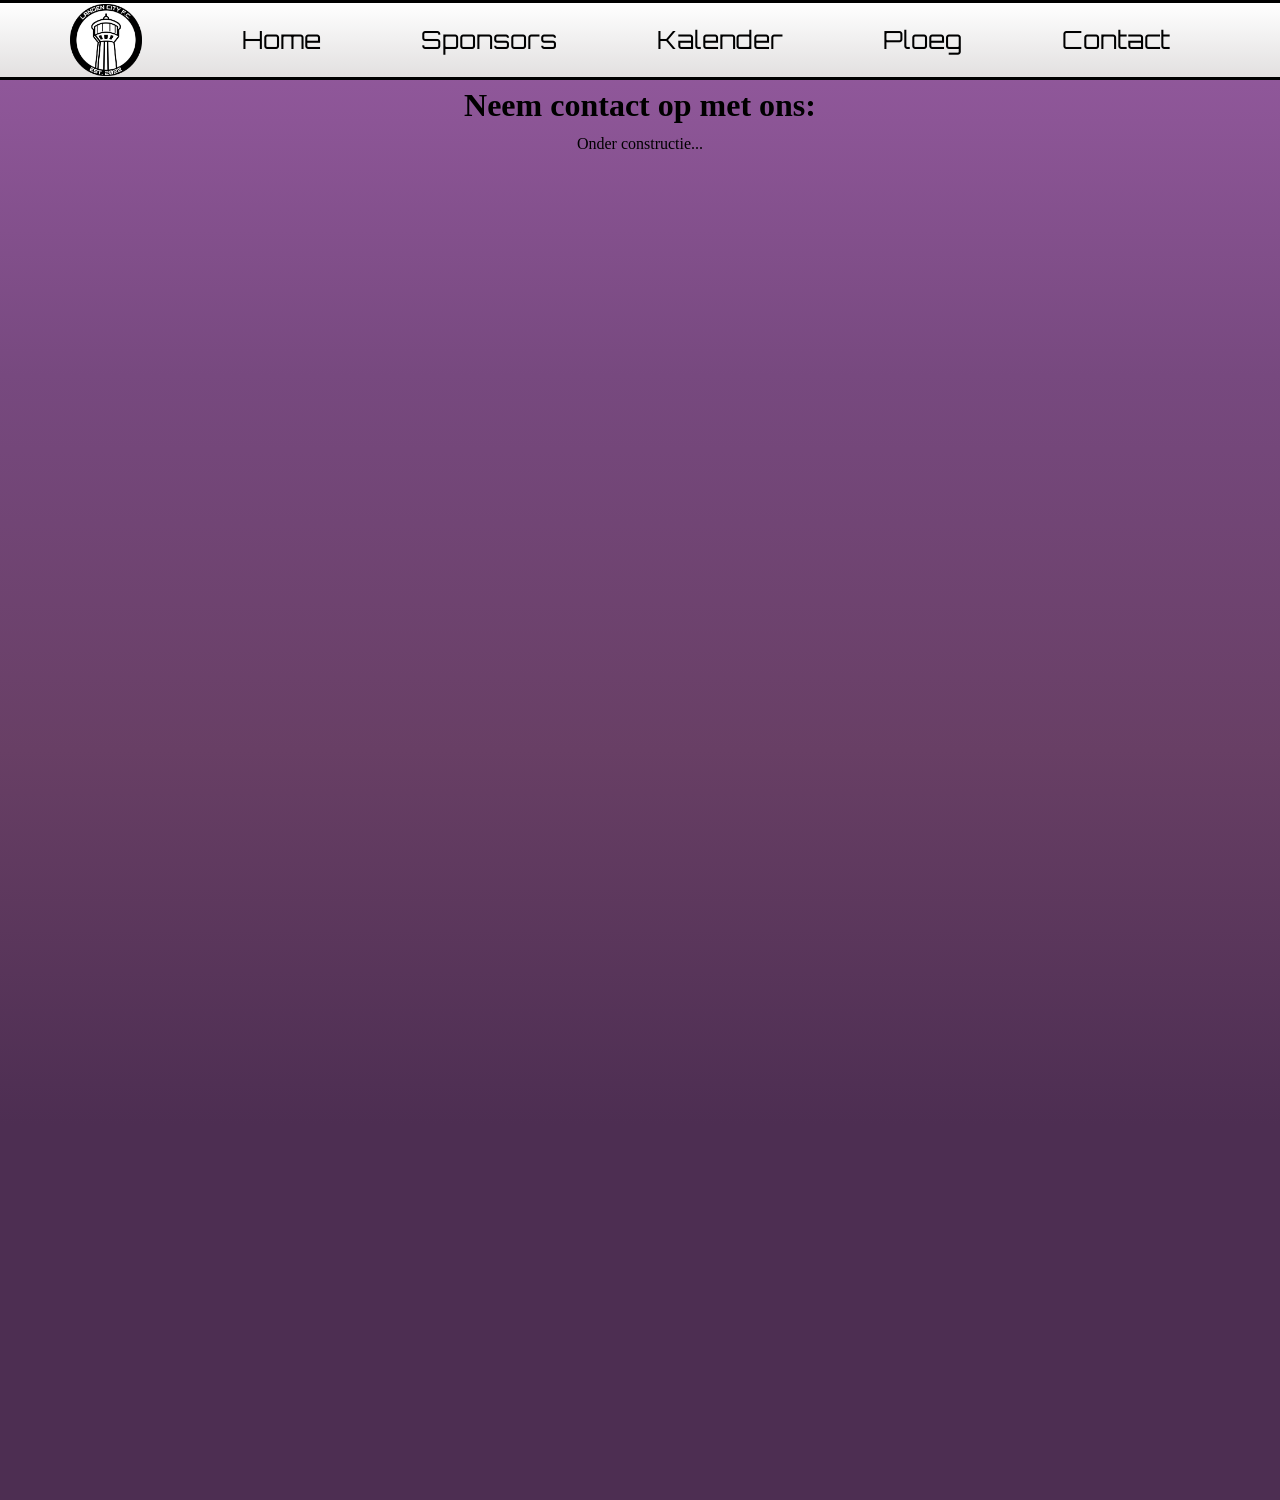
==== contact.html @ e36322d6 "Add files via upload" ====
<!DOCTYPE html>
<html>

<head><!--Dit is alles wat te maken heeft met wat er in de link en tabblad van de website staat-->
    <meta charset="UTF-8">
    <link href="https://fonts.googleapis.com/css2?family=Orbitron:wght@500;700&display=swap" rel="stylesheet">
    <title>Landen City FC</title>
    <link rel="stylesheet" href="style.css">
    <link rel="icon" type="image/png" href="lcfc logo 2026 2.png">
</head>



<body> <!--Dit is alles wat zichtbaar is op de pagina van de website zelf-->
    <header>
        <div>
            <nav class="navbar">
                <a href="index.html">
                <img src="lcfc logo 2026 2.png" alt="Nieuw logo LCFC" class="afbeeldingnav">
                </a>
                <ul>
                    <li><a href="index.html">Home</a></li>
                    <li><a href="sponsors.html">Sponsors</a></li>
                    <li><a href="kalender.html">Kalender</a></li>
                    <li><a href="ploeg.html">Ploeg</a></li>
                    <li><a href="contact.html">Contact</a></li>
                </ul>
            </nav>
        </div>
    </header>
    <div>
        <h1>Neem contact op met ons:</h1>
        <p>Onder constructie...</p>   
    </div>
    
</body>




</html>
---- style.css ----
/* Reset van standaardlayout */
* {
    margin: 0;
    padding: 0;
    box-sizing: border-box;
}

/* Layout van de website */
body {
    padding-top: 80px;
    text-align: center;
    font-family:Georgia, 'Times New Roman', Times, serif;
    line-height: 1.6;
    background: linear-gradient(to bottom,rgb(150, 91, 161) 0%, rgb(119, 73, 127) 25%,rgb(104, 63, 101) 50%, rgb(77, 46, 82) 75%);
    height: 1500px
}
header {
    width: 100%;
}


/* Layout van de navigatie bar */
.navbar {
    position: fixed;
    top: 0;
    width: 100%;
    background: linear-gradient(to top, rgb(226, 224, 224), white);
    display: flex;
    align-items: center;
    gap: 100px;
    height: 80px;
    border-top: 3px solid black;
    border-bottom: 3px solid black;
    z-index: 1000;
}
nav a {
    color:black;
    text-decoration: none;
    font-family: 'Orbitron', sans-serif;
    font-size: 25px;
}
nav a:hover{
    color:gray;
}
.navbar img{
    width: 72px;
}






ul {
    display: flex;
    list-style: none;
    gap: 100px;
    margin: 0;
    padding: 0;
}

/* Stijl van afbeeldingen*/
.afbeelding {
  width: 300px;
  height: auto;
}
.afbeeldingnav {
  width: 50px;
  height: auto;
  display: block;
  margin-left: 70px;
  margin-right: 0px;
}
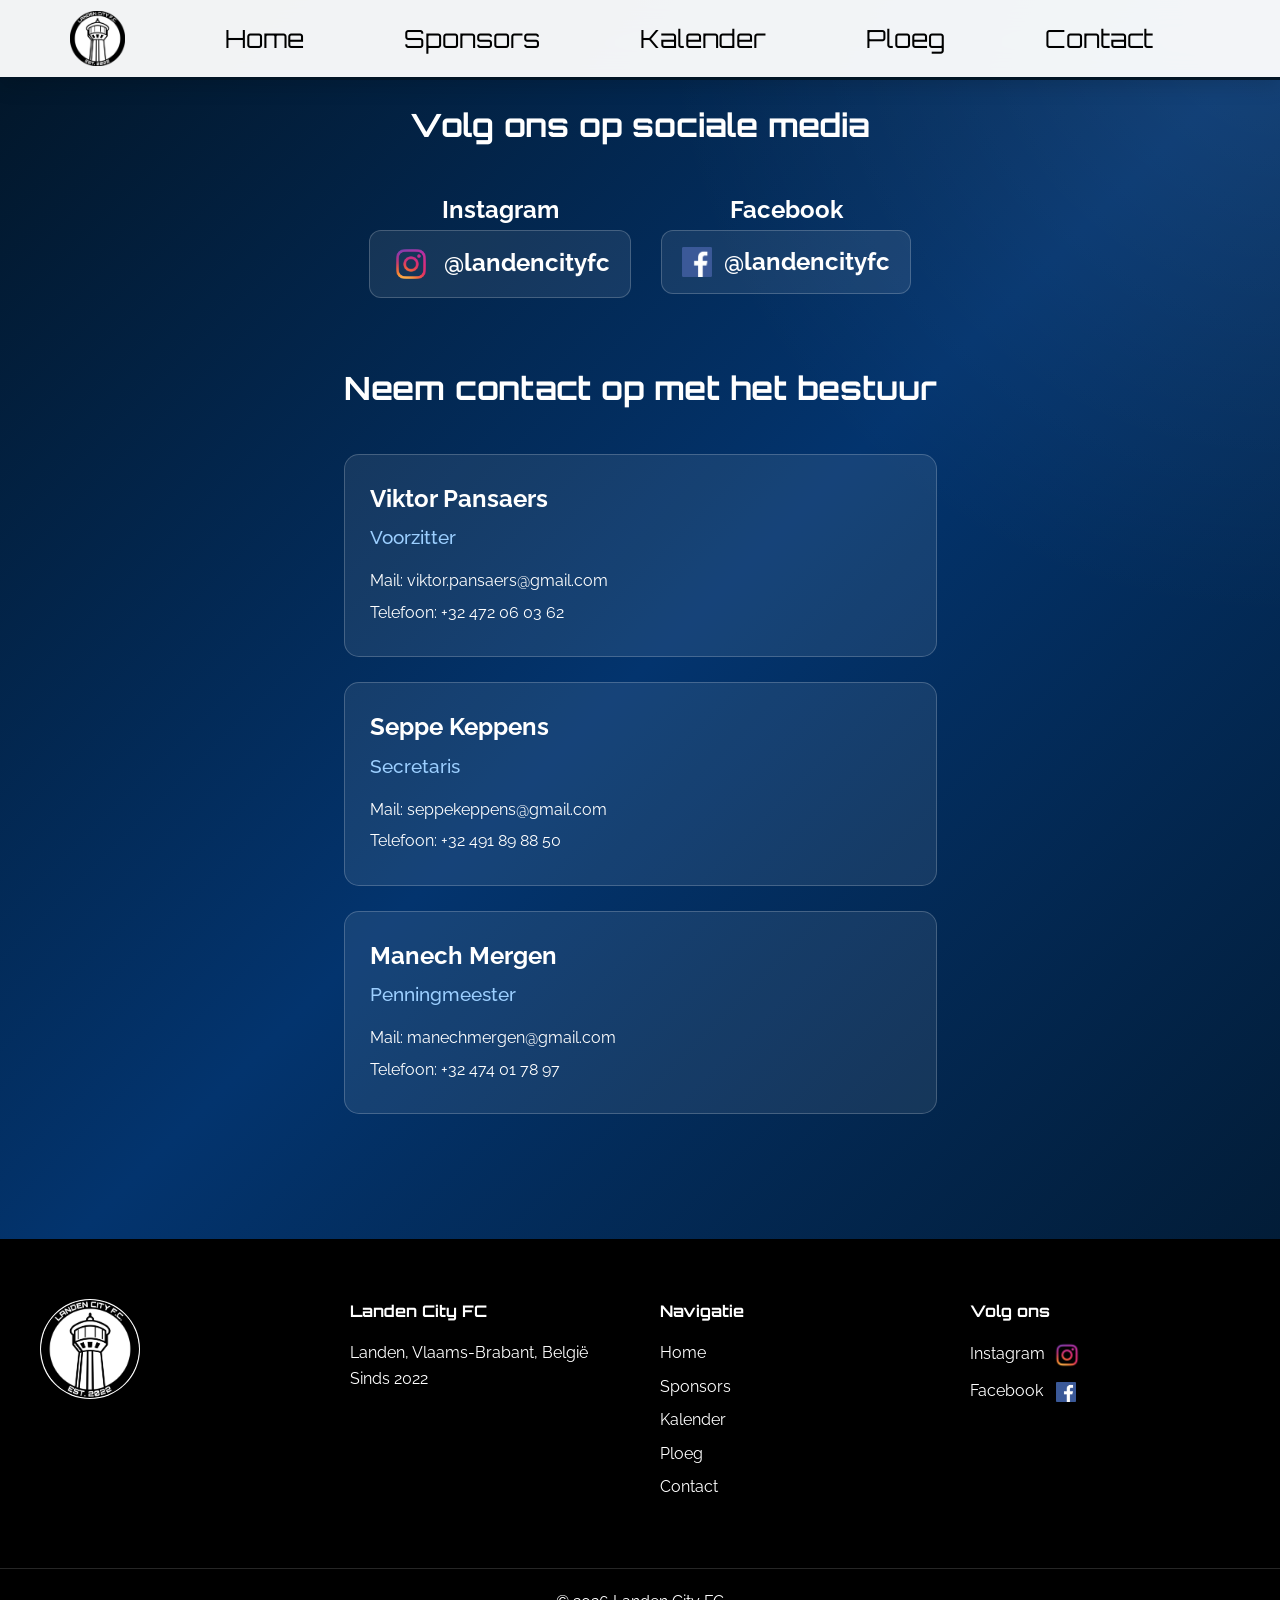
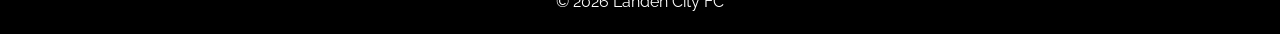
==== commit 6757cbf2: "Add files via upload" ====
--- a/contact.html
+++ b/contact.html
@@ -3,10 +3,12 @@
 
 <head><!--Dit is alles wat te maken heeft met wat er in de link en tabblad van de website staat-->
     <meta charset="UTF-8">
-    <link href="https://fonts.googleapis.com/css2?family=Orbitron:wght@500;700&display=swap" rel="stylesheet">
+    <meta name="viewport" content="width=device-width, initial-scale=1.0">
+    
+    <link href="https://fonts.googleapis.com/css2?family=Orbitron:wght@400;500;600;700&family=Roboto:wght@300;400;500;700&family=Poppins:wght@300;400;500;600&family=Raleway:wght@300;400;500;600&family=Quicksand:wght@300;400;500;600&display=swap" rel="stylesheet">
     <title>Landen City FC</title>
     <link rel="stylesheet" href="style.css">
-    <link rel="icon" type="image/png" href="lcfc logo 2026 2.png">
+    <link rel="icon" type="image/png" href="afbeeldingen/lcfc_logo_2026_2.png">
 </head>
 
 
@@ -16,7 +18,7 @@
         <div>
             <nav class="navbar">
                 <a href="index.html">
-                <img src="lcfc logo 2026 2.png" alt="Nieuw logo LCFC" class="afbeeldingnav">
+                <img src="afbeeldingen/lcfc_logo_2026_2.png" alt="Nieuw logo LCFC" class="afbeeldingnav">
                 </a>
                 <ul>
                     <li><a href="index.html">Home</a></li>
@@ -28,11 +30,90 @@
             </nav>
         </div>
     </header>
-    <div>
-        <h1>Neem contact op met ons:</h1>
-        <p>Onder constructie...</p>   
+    <div class="content contact-wrapper">
+        <h1>Volg ons op sociale media</h1>
+        
+        <div class="socials-contact">
+
+        <h2>Instagram <a href="https://www.instagram.com/landen_city_fc/" target="_blank" class="social-link">
+                            <img src="afbeeldingen/instagram_logo.png" alt="logo instagram" class="social-iconci"> <span>@landencityfc</span>
+                         </a></h2>
+        <h2>Facebook <a href="https://www.instagram.com/landen_city_fc/" target="_blank" class="social-link">
+                            <img src="afbeeldingen/facebook_logo.png" alt="logo facebook" class="social-iconcf"> <span>@landencityfc</span>
+                         </a></h2>
+        </div>
+        
+        <h1>Neem contact op met het bestuur</h1>
+
+        <div class="contact-card">
+                <h2>Viktor Pansaers</h2>
+                <h3>Voorzitter</h3>
+                <p>Mail: viktor.pansaers@gmail.com</p>
+                <p>Telefoon: +32 472 06 03 62</p>
+        </div>
+
+        <div class="contact-card">
+                <h2>Seppe Keppens</h2>
+                <h3>Secretaris</h3>
+                <p>Mail: seppekeppens@gmail.com</p>
+                <p>Telefoon: +32 491 89 88 50</p>
+        </div>
+
+        <div class="contact-card">
+                <h2>Manech Mergen</h2>
+                <h3>Penningmeester</h3>
+                <p>Mail: manechmergen@gmail.com</p>
+                <p>Telefoon: +32 474 01 78 97</p>
+        </div>
+
     </div>
-    
+
+<footer class="footer">
+    <div class="footer-container">
+
+        <div class="footer-logo">
+            <img src="afbeeldingen/lcfc_logo_2026_2.png" alt="Nieuw logo LCFC" class="afbeelding">  
+            
+        </div>
+
+        <div>
+            <h4>Landen City FC</h4>
+            <p>Landen, Vlaams-Brabant, België</p>
+            <p>Sinds 2022</p>
+        </div>
+        
+        <div>
+            <h4>Navigatie</h4>
+            <ul class="footer-nav">
+                <li><a href="index.html">Home</a></li>
+                <li><a href="sponsors.html">Sponsors</a></li>
+                <li><a href="kalender.html">Kalender</a></li>
+                <li><a href="ploeg.html">Ploeg</a></li>
+                <li><a href="contact.html">Contact</a></li>
+            </ul>
+        </div>
+
+        <div>
+            <h4>Volg ons</h4>
+
+            <p><a href="https://www.instagram.com/landen_city_fc/">Instagram
+                            <img src="afbeeldingen/instagram_logo.png" alt="logo instagram" class="social-iconi">
+                         </a>
+            </p>
+
+            <p><a href="https://www.instagram.com/landen_city_fc/">Facebook
+                            <img src="afbeeldingen/facebook_logo.png" alt="logo facebook" class="social-iconf">
+                         </a>
+            </p>
+        </div>
+
+    </div>
+
+    <div class="footer-bottom">
+        © 2026 Landen City FC
+    </div>
+</footer>
+
 </body>
 
 
--- a/style.css
+++ b/style.css
@@ -1,73 +1,714 @@
-/* Reset van standaardlayout */
-* {
-    margin: 0;
-    padding: 0;
-    box-sizing: border-box;
-}
-
-/* Layout van de website */
-body {
-    padding-top: 80px;
+/* ==========================
+   RESET
+========================== */
+
+*{
+    margin:0;
+    padding:0;
+    box-sizing:border-box;
+}
+
+/* ==========================
+   ALGEMENE LAYOUT
+========================== */
+
+html{
+    overflow-x:hidden;
+    width:100%;
+}
+
+body{
+    display:flex;
+    flex-direction:column;
+    min-height:100vh;
+    width:100%;
+    max-width:100vw;
+    padding-top:80px;
+    overflow-x:hidden;
+
+    text-align:center;
+    font-family:'Raleway',sans-serif;
+    line-height:1.6;
+
+    background:
+        radial-gradient(
+            circle at top right,
+            rgba(255,255,255,0.08),
+            transparent 30%
+        ),
+        linear-gradient(
+            135deg,
+            #021526 0%,
+            #03346E 45%,
+            #021526 100%
+        );
+}
+
+header{
+    width:100%;
+}
+
+.content{
+    flex:1;
+    padding-bottom:60px;
+}
+
+.page-titel,
+h1{
+    color:white;
+    font-family:'Orbitron',sans-serif;
+}
+
+p{
+    color:white;
+}
+
+/* ==========================
+   NAVBAR
+========================== */
+
+.navbar{
+    position:fixed;
+    top:0;
+    width:100%;
+    height:80px;
+
+    background:rgba(255,255,255,0.95);
+    backdrop-filter:blur(15px);
+
+    display:flex;
+    align-items:center;
+
+    gap:100px;
+
+    border-bottom:3px solid #021526;
+    box-shadow:0 5px 20px rgba(0,0,0,0.15);
+
+    z-index:1000;
+}
+
+.navbar a{
+    display:flex;
+    align-items:center;
+}
+
+nav a{
+    color:black;
+    text-decoration:none;
+    font-family:'Orbitron',sans-serif;
+    font-size:25px;
+    transition:0.3s;
+}
+
+nav a:hover{
+    color:#0A4D8C;
+}
+
+.navbar ul{
+    display:flex;
+    list-style:none;
+    gap:100px;
+}
+
+.afbeeldingnav{
+    width:55px;
+    height:auto;
+    display:block;
+
+    margin-left:70px;
+}
+
+.afbeelding{
+    width:300px;
+    height:auto;
+}
+
+@media (max-width:768px){
+
+    .navbar{
+        height:auto;
+        padding:10px;
+        flex-direction:column;
+        gap:10px;
+        width:100%;
+        overflow:hidden;
+    }
+
+
+    .navbar ul{
+        display:flex;
+        flex-wrap:wrap;
+        justify-content:center;
+        gap:10px;
+
+        width:100%;
+        padding:0;
+        margin:0;
+    }
+
+
+    nav a{
+        font-size:14px;
+    }
+
+    .afbeeldingnav{
+        width:40px;
+        margin-left:0;
+    }
+
+    body{
+        padding-top:140px;
+    }
+
+    .footer-container{
+        grid-template-columns:1fr;
+        text-align:left;
+        justify-items:center;
+        padding:40px 20px;
+        gap:30px;
+    }
+
+    .wedstrijd-item{
+        flex-wrap:wrap;
+        justify-content:center;
+        gap:6px 12px;
+        text-align:center;
+    }
+
+    .wedstrijd-badge{
+        margin-right:0;
+    }
+
+}
+
+/* ==========================
+   HOMEPAGE
+========================== */
+
+.home-content{
+    max-width: 900px;
+    margin: 50px auto;
+    padding: 0 25px;
+
     text-align: center;
-    font-family:Georgia, 'Times New Roman', Times, serif;
-    line-height: 1.6;
-    background: linear-gradient(to bottom,rgb(150, 91, 161) 0%, rgb(119, 73, 127) 25%,rgb(104, 63, 101) 50%, rgb(77, 46, 82) 75%);
-    height: 1500px
-}
-header {
+    color: white;
+}
+
+.home-content h1{
+    font-size: 3.5rem;
+    margin-bottom: 25px;
+}
+
+.home-content h2{
+    font-size: 1.4rem;
+    margin-bottom: 50px;
+    font-weight: bold;
+    color: rgba(255,255,255,0.85);
+}
+
+.home-content p{
+    font-size: 1.2rem;
+    line-height: 2;
+    margin-bottom: 35px;
+}
+
+.home-content img{
     width: 100%;
-}
-
-
-/* Layout van de navigatie bar */
-.navbar {
-    position: fixed;
-    top: 0;
-    width: 100%;
-    background: linear-gradient(to top, rgb(226, 224, 224), white);
+    max-width: 500px;
+    height: auto;
+
+    display: block;
+    margin: 40px auto;
+
+    border-radius: 20px;
+    border: 3px solid rgba(255,255,255,0.2);
+
+    box-shadow:
+        0 10px 30px rgba(0,0,0,0.35);
+
+    transition: all 0.3s ease;
+    margin-bottom: 100px;
+}
+
+
+.home-content img:hover{
+    transform: scale(1.02);
+
+    box-shadow:
+        0 15px 40px rgba(0,0,0,0.45);
+}
+
+/* ==========================
+   SPONSORS
+========================== */
+
+.sponsors-wrapper{
+    max-width:1000px;
+    margin:auto;
+    padding:0 20px;
+}
+
+.sponsor-tier{
+    margin-bottom:50px;
+}
+
+.sponsor-tier p{
+    font-size: 1.2rem;
+    line-height: 2;
+    margin-bottom: 35px;
+}
+
+.sponsor-tier h2{
+    color:white;
+    font-family:'Orbitron',sans-serif;
+    margin-bottom:10px;
+}
+
+
+.sponsor-grid{
+    display:flex;
+    flex-wrap:wrap;
+    justify-content:center;
+    gap:100px;
+    margin-bottom: 60px;
+}
+
+.sponsor-card{
+    display:flex;
+    flex-direction:column;
+    align-items:center;
+    max-width:300px;
+}
+
+
+.sponsor-beschrijving{
+    font-size:0.8rem;
+    line-height:1.3;
+    color:white;
+    text-align:center;
+    max-width:220px;
+    width:100%;
+}
+
+
+.sponsor-card img{
+    height: 200px;
+    width: auto;
+    max-width: 400px;
+
+    display: block;
+    margin: 10px auto;
+
+    border-radius: 20px;
+    border: 3px solid rgba(255,255,255,0.2);
+
+    box-shadow:
+        0 10px 30px rgba(0,0,0,0.35);
+
+    transition: all 0.3s ease;
+}
+
+
+.sponsor-card img:hover{
+    transform: scale(1.02);
+
+    box-shadow:
+        0 15px 40px rgba(0,0,0,0.45);
+}
+
+/* ==========================
+   KALENDER
+========================== */
+
+.adres-link{
+    color: #9ccfff;
+    text-decoration: none;
+
+    border-bottom: 1px solid transparent;
+
+    transition: all 0.3s ease;
+}
+
+.adres-link:hover{
+    color: white;
+
+    border-bottom: 1px solid white;
+
+    padding-bottom: 2px;
+}
+
+.kalender-wrapper{
+    max-width:700px;
+    margin:auto;
+    padding:0 20px;
+    margin-bottom: 50px;
+}
+
+.kalender-sectie{
+    max-width: 1000px;
+
+    margin: 0 auto 60px auto;
+    padding: 30px;
+
+    background: rgba(255,255,255,0.08);
+
+    border: 1px solid rgba(255,255,255,0.15);
+    border-radius: 15px;
+}
+
+.kalender-sectie h2{
+    color: white;
+    margin-bottom: 25px;
+    margin-top: 50px;
+}
+
+.kalender-sectie p{
+    margin-bottom: 15px;
+    font-size: 1.1rem;
+}
+
+
+.wedstrijden-lijst{
+    list-style:none;
+
+    display:flex;
+    flex-direction:column;
+
+    gap:15px;
+}
+
+.wedstrijd-item{
+    background:rgba(255,255,255,0.08);
+
+    border:1px solid rgba(255,255,255,0.25);
+    border-radius:8px;
+
+    padding:16px 20px;
+
+    display:flex;
+    justify-content:space-between;
+    align-items:center;
+
+    color:white;
+
+    transition:0.3s;
+}
+
+.wedstrijd-item:hover{
+    transform:translateY(-5px);
+    box-shadow:0 10px 30px rgba(0,0,0,0.3);
+}
+
+.wedstrijd-datum{
+    min-width:90px;
+}
+
+.wedstrijd-tegenstander{
+    flex:1;
+}
+
+.wedstrijd-badge{
+    border-radius:20px;
+    padding:4px 10px;
+    margin-right: 20px;
+}
+
+.wedstrijd-badge.thuis{
+    background:#4CAF50;
+    color:white;
+}
+
+.wedstrijd-badge.uit{
+    background:#E67E22;
+    color:white;
+}
+
+.wedstrijd-badge.event{
+    background:#558ada;
+    color:white;
+}
+
+/* ==========================
+   CONTACT
+========================== */
+
+.contact-wrapper{
+    max-width:900px;
+    margin:auto;
+    padding:20px;
+}
+
+.contact-wrapper h1{
+    margin-bottom:40px;
+}
+
+.contact-wrapper h2{
+    color:white;
+    margin-bottom:5px;
+}
+
+.socials-contact{
+    display:flex;
+    flex-wrap:wrap;
+    justify-content:center;
+    gap:30px;
+    margin-bottom:60px;
+}
+
+.social-link{
+    display:flex;
+    align-items:center;
+    gap:12px;
+
+    color:white;
+    text-decoration:none;
+
+    background:rgba(255,255,255,0.08);
+    border:1px solid rgba(255,255,255,0.2);
+    border-radius:12px;
+
+    padding:12px 20px;
+
+    transition:0.3s;
+}
+
+.social-link:hover{
+    transform:translateY(-3px);
+    background:rgba(255,255,255,0.12);
+}
+
+.social-iconci{
+    width: 42px;
+    height:42px;
+    object-fit:contain;
+    display:block;
+}
+
+.social-iconcf{
+    width:30px;
+    height:30px;
+    object-fit:contain;
+    display:block;
+}
+
+.contact-card{
+    background:rgba(255,255,255,0.08);
+
+    border:1px solid rgba(255,255,255,0.2);
+    border-radius:15px;
+
+    padding:25px;
+    margin-bottom:25px;
+
+    text-align:left;
+
+    transition:0.3s;
+}
+
+.contact-card:hover{
+    transform:translateY(-3px);
+    box-shadow:0 10px 25px rgba(0,0,0,0.25);
+}
+
+.contact-card h2{
+    color:white;
+    margin-bottom:5px;
+}
+
+.contact-card h3{
+    color:#9ccfff;
+    margin-bottom:15px;
+    font-weight:500;
+}
+
+.contact-card p{
+    margin-bottom:6px;
+}
+/* ==========================
+   PLOEG
+========================== */
+
+.ploeg-wrapper{
+    max-width:1000px;
+    margin:auto;
+    padding:0 20px;
+}
+
+.ploeg-groep{
+    margin-bottom:50px;
+}
+
+.ploeg-groep h1{
+    font-size: 3.5rem;
+    margin-bottom: 15px;
+}
+
+.ploeg-groep h2{
+    color:white;
+    font-family:'Orbitron',sans-serif;
+    margin-bottom:20px;
+}
+
+.speler-grid{
+    display:flex;
+    flex-wrap:wrap;
+    justify-content:center;
+
+    gap:20px;
+}
+
+.speler-card{
+    width:160px;
+
+    background:rgba(255,255,255,0.08);
+
+    border:1px solid rgba(255,255,255,0.25);
+    border-radius:10px;
+
+    color:white;
+
+    transition:0.3s;
+}
+
+.speler-card:hover{
+    transform:translateY(-5px);
+    box-shadow:0 10px 30px rgba(0,0,0,0.3);
+}
+
+.speler-foto{
+    width:100%;
+    height:160px;
+    overflow:hidden;
+
+    display:flex;
+    justify-content:center;
+    align-items:center;
+
+    background:rgba(255,255,255,0.12);
+}
+
+.speler-foto img{
+    width:100%;
+    height:100%;
+
+    object-fit:contain;
+}
+
+.speler-nummer{
+    font-family:'Orbitron',sans-serif;
+    font-size:26px;
+    margin-top:10px;
+}
+
+.speler-naam{
+    margin-top:5px;
+}
+
+.speler-positie{
+    margin-bottom:10px;
+    opacity:0.8;
+}
+
+/* ==========================
+   FOOTER
+========================== */
+
+.footer{
+    margin-top:80px;
+    background:black;
+}
+
+.footer-container{
+    max-width:1400px;
+    margin:auto;
+    padding:60px 40px;
+
+    display:grid;
+    grid-template-columns:repeat(auto-fit, minmax(180px, 1fr));
+
+    gap:40px;
+    text-align:left;
+}
+
+.footer-nav{
+    list-style:none;
+    margin:0;
+    padding:0;
+}
+
+.footer-logo img{
+    width:100px;
+    height:auto;
+
+    background:white;
+    border-radius:50%;
+
+    padding:1px;
+    margin-bottom:15px;
+}
+
+.footer h3,
+.footer h4{
+    color:white;
+    font-family:'Orbitron',sans-serif;
+    margin-bottom:15px;
+}
+
+.footer p{
     display: flex;
     align-items: center;
-    gap: 100px;
-    height: 80px;
-    border-top: 3px solid black;
-    border-bottom: 3px solid black;
-    z-index: 1000;
-}
-nav a {
-    color:black;
-    text-decoration: none;
-    font-family: 'Orbitron', sans-serif;
-    font-size: 25px;
-}
-nav a:hover{
-    color:gray;
-}
-.navbar img{
-    width: 72px;
-}
-
-
-
-
-
-
-ul {
-    display: flex;
-    list-style: none;
-    gap: 100px;
-    margin: 0;
-    padding: 0;
-}
-
-/* Stijl van afbeeldingen*/
-.afbeelding {
-  width: 300px;
-  height: auto;
-}
-.afbeeldingnav {
-  width: 50px;
-  height: auto;
-  display: block;
-  margin-left: 70px;
-  margin-right: 0px;
+    gap: 8px;
+}
+
+.footer a{
+    color:white;
+    text-decoration:none;
+
+    display:block;
+    margin-bottom:8px;
+
+    transition:0.3s;
+}
+
+.footer a:hover{
+    color:#53a4ff;
+    padding-left:5px;
+}
+
+.footer-bottom{
+    border-top:1px solid rgba(255,255,255,0.15);
+
+    text-align:center;
+
+    color:white;
+
+    padding:20px;
+}
+
+.social-iconi{
+    width: 30px;
+    height: 30px;
+
+    margin-left: 3px;
+
+    vertical-align: middle;
+}
+
+.social-iconi:hover{
+    transform: scale(1.15);
+    opacity: 0.85;
+}
+
+.social-iconf{
+    width: 20px;
+    height: 20px;
+
+    margin-left: 9px;
+
+    vertical-align: middle;
+}
+
+.social-iconf:hover{
+    transform: scale(1.15);
+    opacity: 0.85;
 }
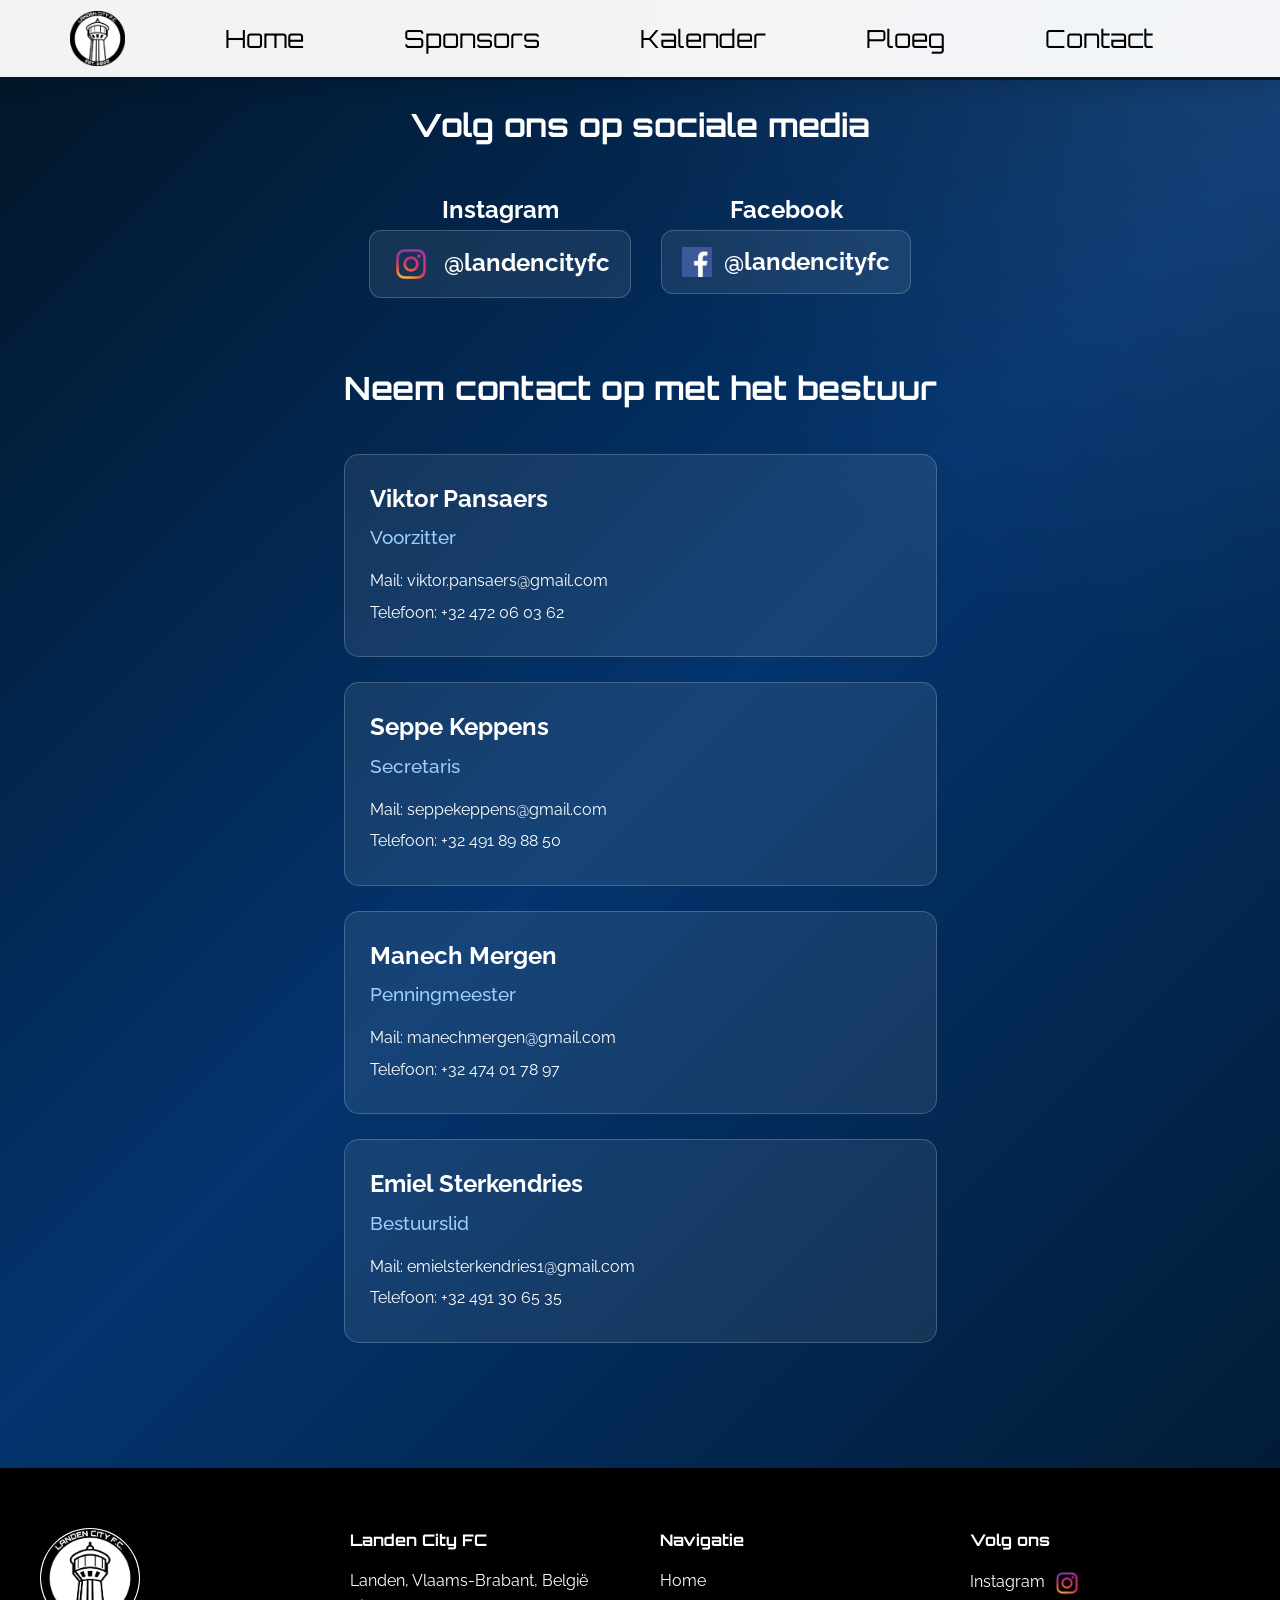
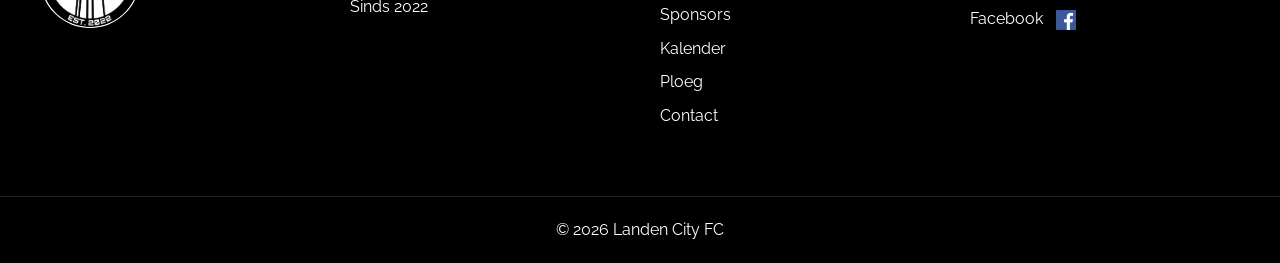
==== commit de9ff0fd: "Update contact.html" ====
--- a/contact.html
+++ b/contact.html
@@ -66,6 +66,13 @@
                 <p>Telefoon: +32 474 01 78 97</p>
         </div>
 
+        <div class="contact-card">
+                <h2>Emiel Sterkendries</h2>
+                <h3>Bestuurslid</h3>
+                <p>Mail: emielsterkendries1@gmail.com</p>
+                <p>Telefoon: +32 491 30 65 35</p>
+        </div>
+
     </div>
 
 <footer class="footer">
@@ -119,4 +126,4 @@
 
 
 
-</html>+</html>
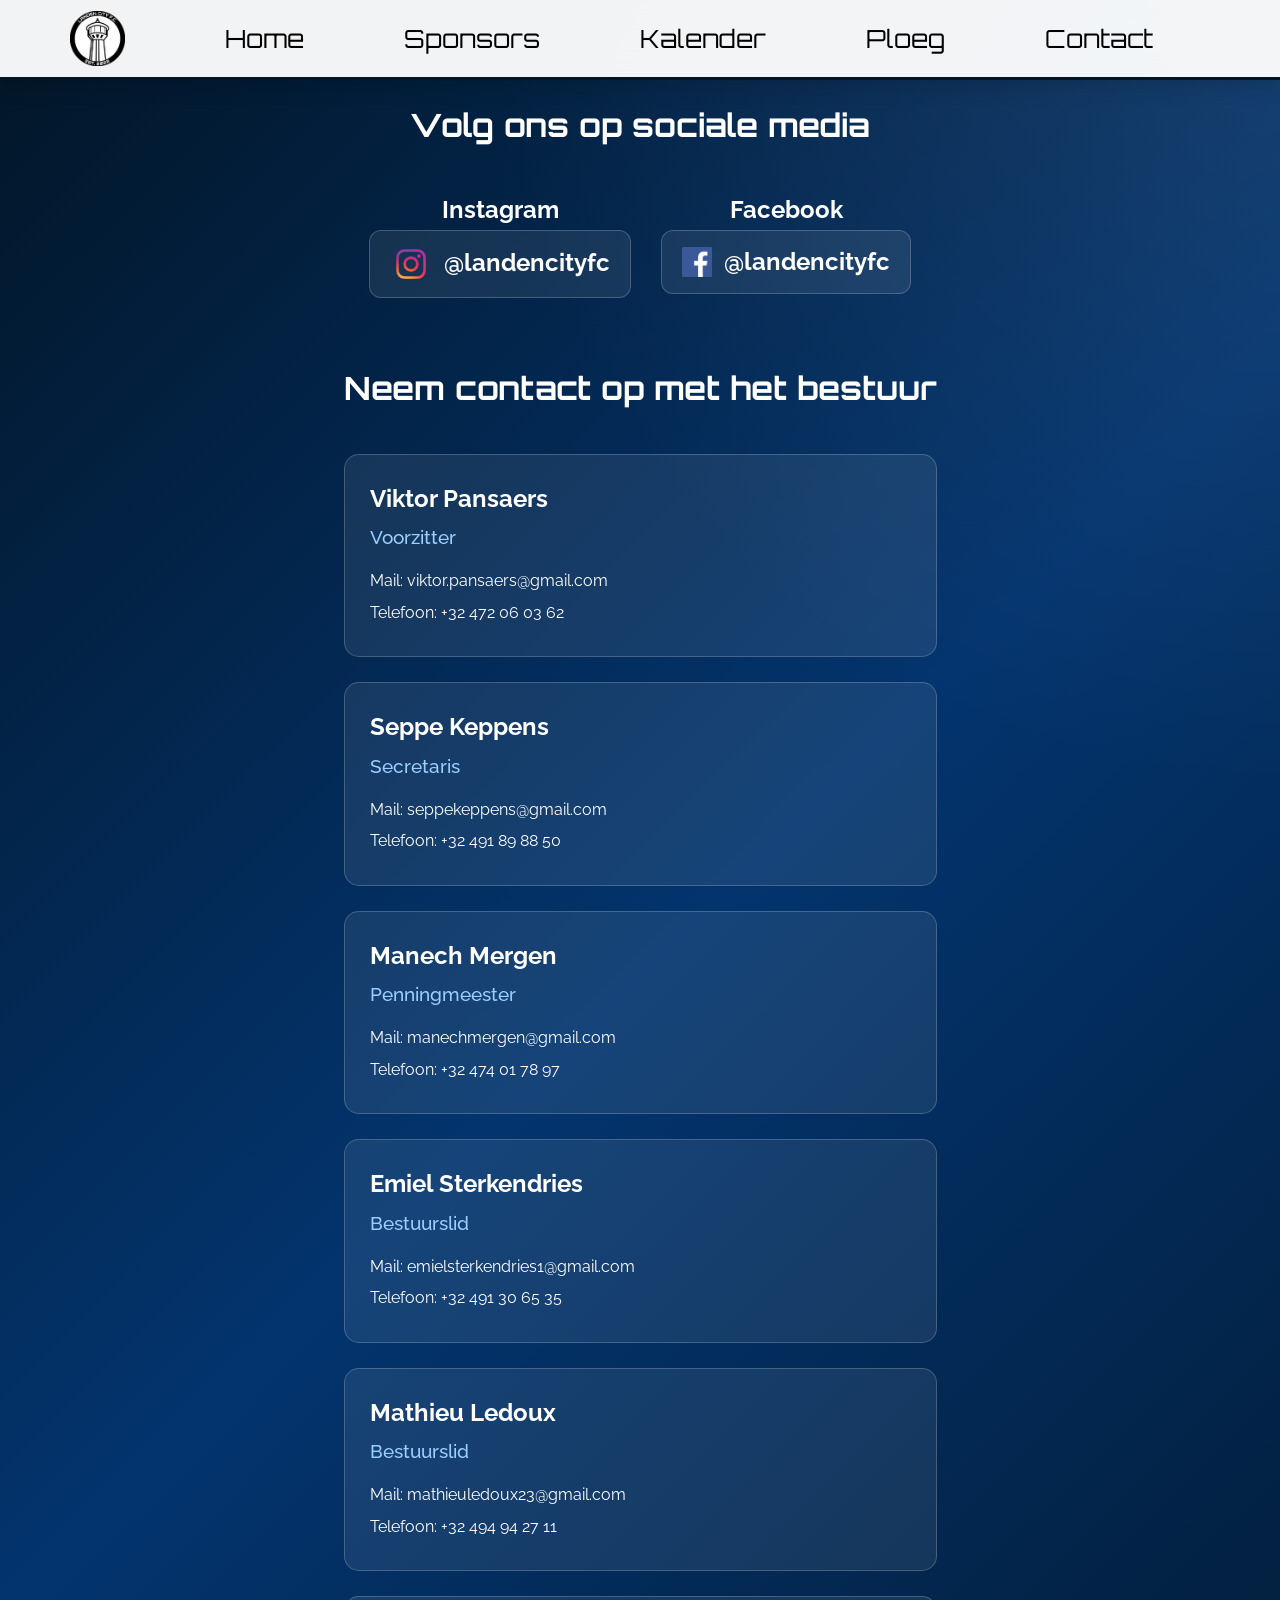
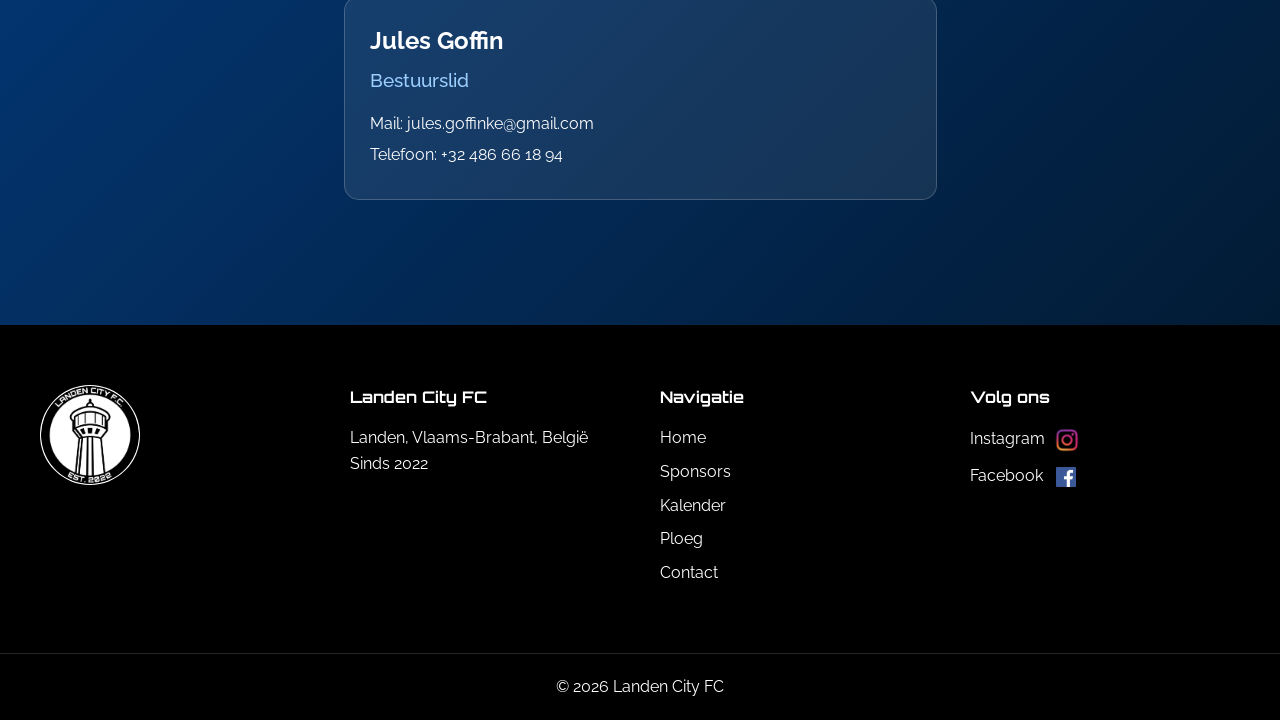
==== commit 82e0d901: "Update contact.html" ====
--- a/contact.html
+++ b/contact.html
@@ -38,7 +38,7 @@
         <h2>Instagram <a href="https://www.instagram.com/landen_city_fc/" target="_blank" class="social-link">
                             <img src="afbeeldingen/instagram_logo.png" alt="logo instagram" class="social-iconci"> <span>@landencityfc</span>
                          </a></h2>
-        <h2>Facebook <a href="https://www.instagram.com/landen_city_fc/" target="_blank" class="social-link">
+        <h2>Facebook <a href="https://www.facebook.com/profile.php?id=61591784882797" target="_blank" class="social-link">
                             <img src="afbeeldingen/facebook_logo.png" alt="logo facebook" class="social-iconcf"> <span>@landencityfc</span>
                          </a></h2>
         </div>
@@ -72,7 +72,21 @@
                 <p>Mail: emielsterkendries1@gmail.com</p>
                 <p>Telefoon: +32 491 30 65 35</p>
         </div>
-
+        
+        <div class="contact-card">
+                <h2>Mathieu Ledoux</h2>
+                <h3>Bestuurslid</h3>
+                <p>Mail: mathieuledoux23@gmail.com</p>
+                <p>Telefoon: +32 494 94 27 11</p>
+        </div>
+        
+        <div class="contact-card">
+                <h2>Jules Goffin</h2>
+                <h3>Bestuurslid</h3>
+                <p>Mail: jules.goffinke@gmail.com</p>
+                <p>Telefoon: +32 486 66 18 94</p>
+        </div>
+        
     </div>
 
 <footer class="footer">
@@ -108,7 +122,7 @@
                          </a>
             </p>
 
-            <p><a href="https://www.instagram.com/landen_city_fc/">Facebook
+            <p><a href="https://www.facebook.com/profile.php?id=61591784882797">Facebook
                             <img src="afbeeldingen/facebook_logo.png" alt="logo facebook" class="social-iconf">
                          </a>
             </p>
